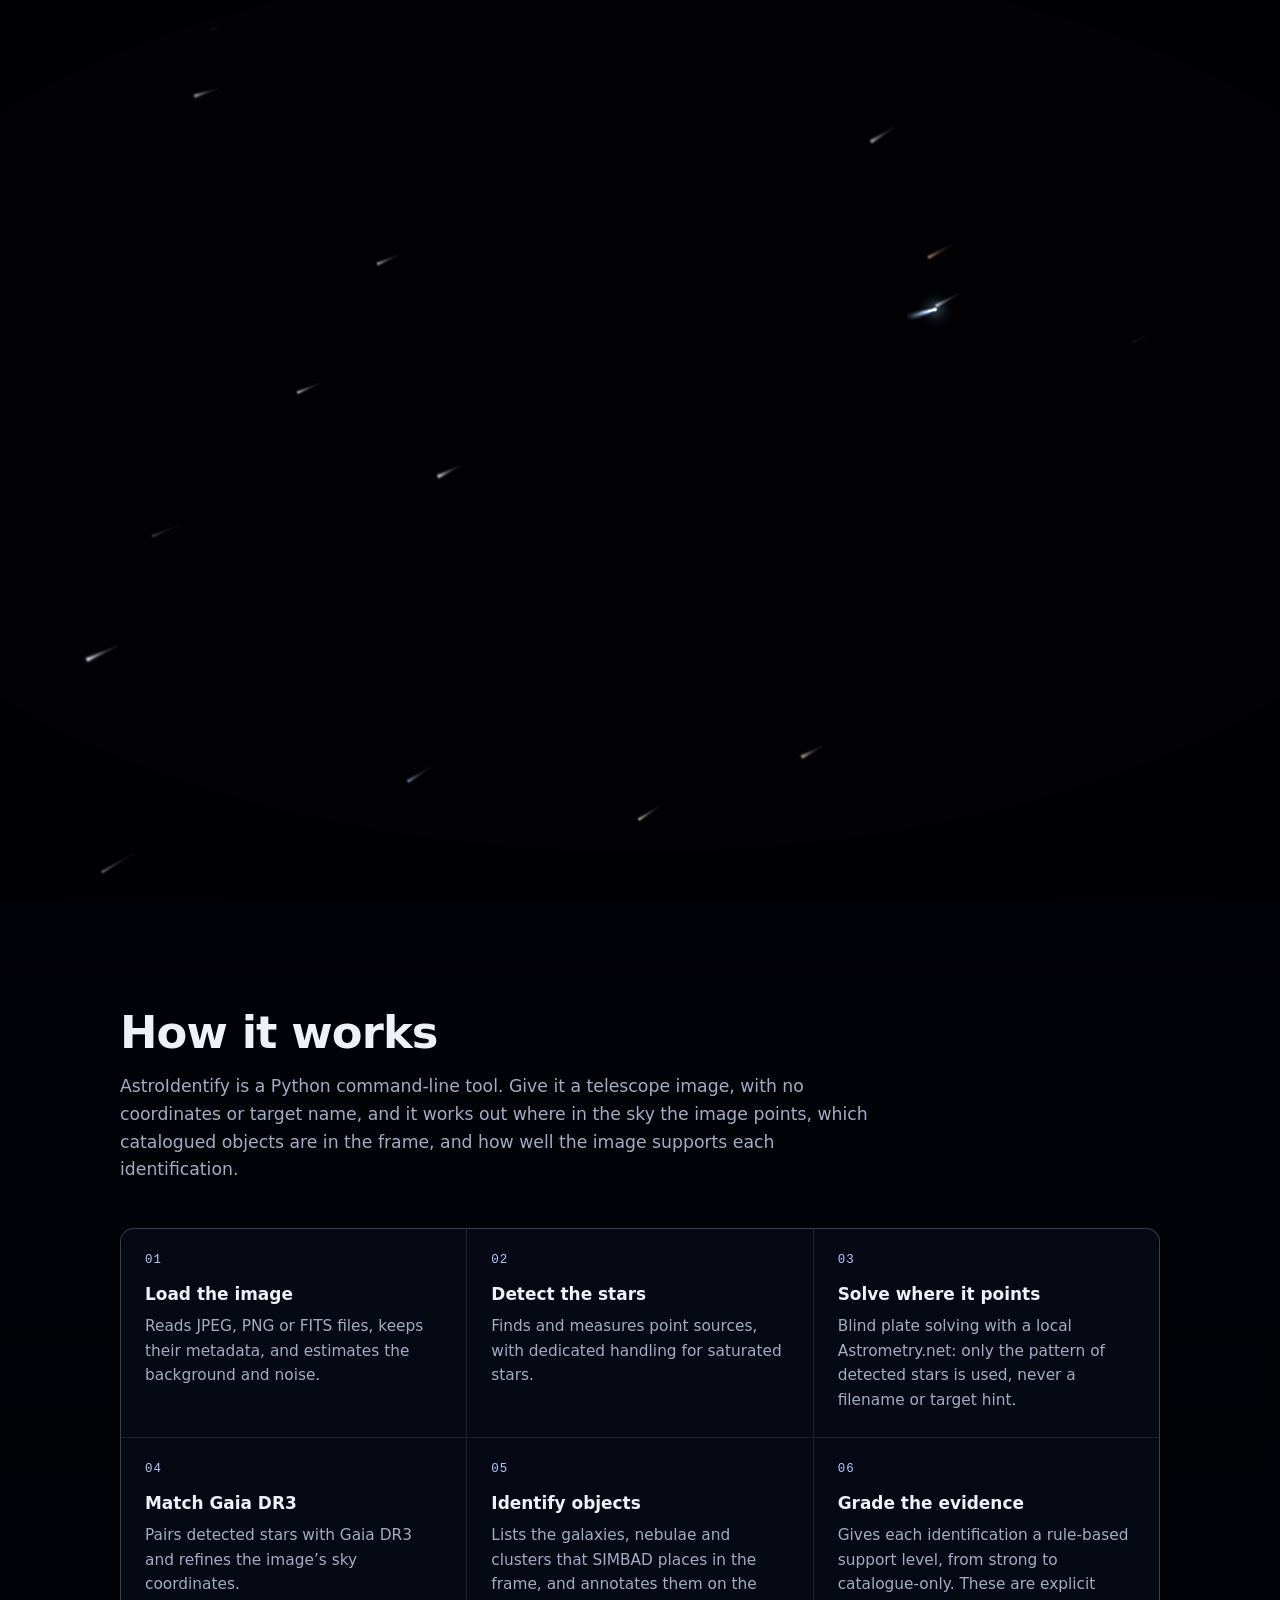
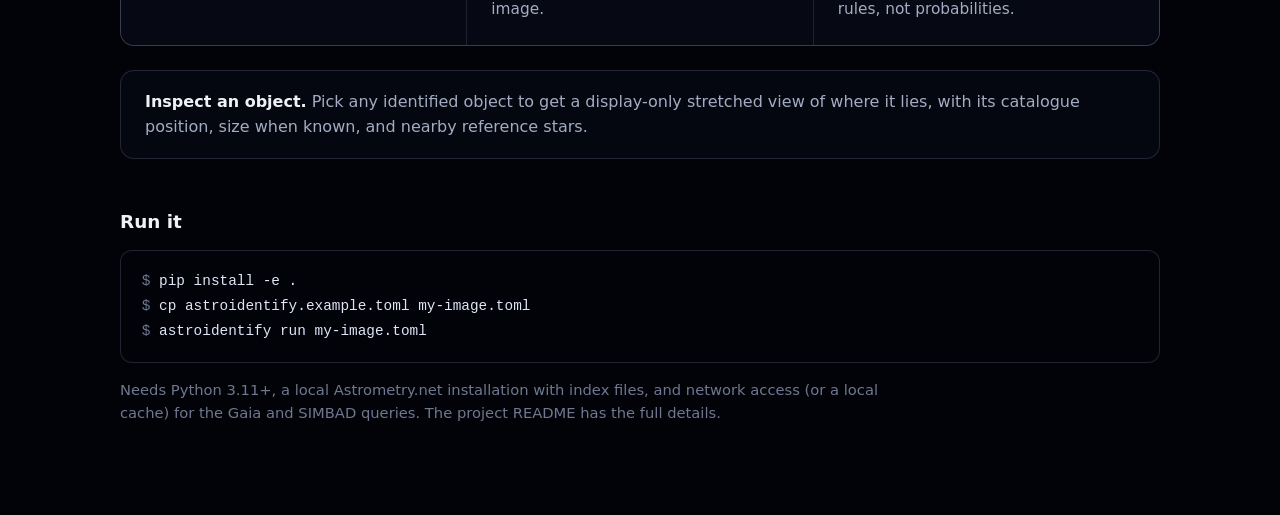
==== web/index.html @ 8d193aec "landing page draft" ====
<!doctype html>
<html lang="en">
  <head>
    <meta charset="utf-8" />
    <meta name="viewport" content="width=device-width, initial-scale=1, viewport-fit=cover" />
    <title>AstroIdentify</title>
    <meta
      name="description"
      content="AstroIdentify works out where a telescope image points and which catalogued galaxies, nebulae and clusters are in it."
    />
    <meta name="theme-color" content="#020308" />
    <link
      rel="icon"
      href="data:image/svg+xml,%3Csvg xmlns='http://www.w3.org/2000/svg' viewBox='0 0 32 32'%3E%3Crect width='32' height='32' rx='7' fill='%23050814'/%3E%3Ccircle cx='16' cy='16' r='3.2' fill='%23eef2ff'/%3E%3Cpath d='M16 5v6M16 21v6M5 16h6M21 16h6' stroke='%23aab8ff' stroke-width='1.6' stroke-linecap='round'/%3E%3C/svg%3E"
    />
    <link rel="stylesheet" href="styles.css" />
    <script>
      // Before first paint: hide the hero text only if the opening will play. If the scene
      // script never starts (blocked, failed), show everything after a short grace period.
      (function () {
        var root = document.documentElement;
        if (!window.matchMedia('(prefers-reduced-motion: reduce)').matches) {
          root.classList.add('is-opening');
        }
        setTimeout(function () {
          if (!window.__landing) {
            root.classList.remove('is-opening');
            root.dataset.layout = root.dataset.layout || 'wide';
          }
        }, 3000);
      })();
    </script>
    <noscript>
      <style>
        .hero__content { visibility: visible !important; }
      </style>
    </noscript>
    <script type="module" src="src/main.js"></script>
  </head>
  <body>
    <canvas id="sky" class="sky" aria-hidden="true"></canvas>
    <div class="quiet-zone" aria-hidden="true"></div>
    <div class="vignette" aria-hidden="true"></div>
    <!-- Comet-intro wordmark: painted with the page (no script needed), faded by the timeline.
         Hidden from assistive tech because the hero <h1> carries the same name. -->
    <div class="intro-mark" aria-hidden="true"><span>AstroIdentify</span></div>

    <main>
      <section class="hero" aria-labelledby="hero-title">
        <div class="hero__content">
          <h1 id="hero-title" class="hero__title" data-reveal="0">AstroIdentify</h1>
          <p class="hero__tagline" data-reveal="1">Find out what’s in your telescope images.</p>
          <a class="hero__action" href="#how-it-works" data-reveal="2">
            How it works
            <svg aria-hidden="true" viewBox="0 0 16 16" width="16" height="16">
              <path d="M8 3v9M4 8.5l4 4 4-4" fill="none" stroke="currentColor" stroke-width="1.6"
                stroke-linecap="round" stroke-linejoin="round" />
            </svg>
          </a>
        </div>
      </section>

      <section id="how-it-works" class="how" aria-labelledby="how-title">
        <div class="how__inner">
          <h2 id="how-title" class="how__title">How it works</h2>
          <p class="how__lede">
            AstroIdentify is a Python command-line tool. Give it a telescope image, with no
            coordinates or target name, and it works out where in the sky the image points,
            which catalogued objects are in the frame, and how well the image supports each
            identification.
          </p>

          <ol class="steps">
            <li class="step">
              <h3>Load the image</h3>
              <p>
                Reads JPEG, PNG or FITS files, keeps their metadata, and estimates the
                background and noise.
              </p>
            </li>
            <li class="step">
              <h3>Detect the stars</h3>
              <p>
                Finds and measures point sources, with dedicated handling for saturated stars.
              </p>
            </li>
            <li class="step">
              <h3>Solve where it points</h3>
              <p>
                Blind plate solving with a local Astrometry.net: only the pattern of detected
                stars is used, never a filename or target hint.
              </p>
            </li>
            <li class="step">
              <h3>Match Gaia DR3</h3>
              <p>
                Pairs detected stars with Gaia DR3 and refines the image’s sky coordinates.
              </p>
            </li>
            <li class="step">
              <h3>Identify objects</h3>
              <p>
                Lists the galaxies, nebulae and clusters that SIMBAD places in the frame, and
                annotates them on the image.
              </p>
            </li>
            <li class="step">
              <h3>Grade the evidence</h3>
              <p>
                Gives each identification a rule-based support level, from strong to
                catalogue-only. These are explicit rules, not probabilities.
              </p>
            </li>
          </ol>

          <div class="how__extra">
            <p>
              <strong>Inspect an object.</strong> Pick any identified object to get a
              display-only stretched view of where it lies, with its catalogue position,
              size when known, and nearby reference stars.
            </p>
          </div>

          <div class="run">
            <h3 class="run__title">Run it</h3>
            <pre class="run__code"><code><span class="run__prompt">$</span> pip install -e .
<span class="run__prompt">$</span> cp astroidentify.example.toml my-image.toml
<span class="run__prompt">$</span> astroidentify run my-image.toml</code></pre>
            <p class="run__note">
              Needs Python 3.11+, a local Astrometry.net installation with index files, and
              network access (or a local cache) for the Gaia and SIMBAD queries. The project
              README has the full details.
            </p>
          </div>
        </div>
      </section>
    </main>
  </body>
</html>
---- web/styles.css ----
/* AstroIdentify landing page. Scene and motion settings live in src/config.js, not here. */

:root {
  --bg: #020308;
  --text: #eef1f8;
  --text-muted: #a3acc2;
  --text-faint: #6f7891;
  --accent: #b9c8ff;
  --line: rgba(185, 200, 255, 0.16);
  --panel: rgba(8, 11, 24, 0.72);
  --gutter: clamp(16px, 5vw, 72px);
  --font-display: 'Inter Display', 'SF Pro Display', 'Segoe UI Variable Display', 'Inter',
    system-ui, -apple-system, 'Segoe UI', Roboto, sans-serif;
  --font-body: 'Inter', system-ui, -apple-system, 'Segoe UI', Roboto, sans-serif;
  --font-mono: ui-monospace, 'SF Mono', 'JetBrains Mono', Menlo, Consolas, monospace;
  color-scheme: dark;
}

* { box-sizing: border-box; }

html {
  background: var(--bg);
  -webkit-text-size-adjust: 100%;
}
@media (prefers-reduced-motion: no-preference) {
  html { scroll-behavior: smooth; }
}

body {
  margin: 0;
  background: var(--bg);
  color: var(--text);
  font-family: var(--font-body);
  font-size: 1rem;
  line-height: 1.6;
  -webkit-font-smoothing: antialiased;
  overflow-x: hidden;
}

/* ---- Scene layers (fixed behind the content) ---- */

.sky,
.quiet-zone,
.vignette {
  position: fixed;
  inset: 0 0 auto 0;
  width: 100%;
  /* Largest viewport height: mobile browser bars appearing/disappearing don't resize the sky. */
  height: 100vh;
  height: 100lvh;
  pointer-events: none;
}
.sky {
  display: block;
  background: var(--bg);
}
.quiet-zone {
  --qx: 27%;
  --qy: 50%;
  --qrx: 34%;
  --qry: 42%;
  opacity: 0;
  background: radial-gradient(var(--qrx) var(--qry) at var(--qx) var(--qy),
      rgba(1, 2, 7, 0.9) 0%, rgba(1, 2, 7, 0.55) 45%, rgba(1, 2, 7, 0) 100%);
}
.vignette {
  background: radial-gradient(120% 90% at 50% 45%, transparent 55%, rgba(0, 0, 3, 0.55) 100%);
}

/* ---- Comet-intro wordmark ---- */

.intro-mark {
  position: fixed;
  inset: 0;
  display: none;
  align-items: center;
  justify-content: center;
  padding: 0 16px;
  pointer-events: none;
  z-index: 1;
}
/* Only while the opening plays (the head script sets .is-opening before first paint). */
.is-opening .intro-mark { display: flex; }
.intro-mark[hidden] { display: none; }
.intro-mark span {
  font-family: var(--font-display);
  font-size: clamp(2.3rem, 7vw, 4.75rem);
  font-weight: 600;
  line-height: 1;
  letter-spacing: -0.035em;
  color: #f6f7fc;
  text-shadow: 0 0 32px rgba(150, 170, 255, 0.16);
}
@media (prefers-reduced-motion: reduce) {
  .intro-mark { display: none !important; }
}

main { position: relative; z-index: 2; }

/* ---- Hero ---- */

.hero {
  min-height: 100vh;
  min-height: 100svh;
  display: flex;
  align-items: center;
  padding: max(24px, env(safe-area-inset-top)) var(--gutter) 12vh;
}
.hero__content {
  max-width: 36rem;
  margin-left: clamp(0px, 3vw, 48px);
}
/* Until the script picks the layout, keep the hero hidden to avoid a layout jump. */
:root:not([data-layout]) .hero__content { visibility: hidden; }

[data-layout='narrow'] .hero {
  align-items: flex-end;
  padding-bottom: max(14svh, env(safe-area-inset-bottom));
}
[data-layout='narrow'] .hero__content {
  margin: 0 auto;
  text-align: center;
}

.hero__title {
  margin: 0;
  font-family: var(--font-display);
  font-size: clamp(2.6rem, 11vw, 7rem);
  font-weight: 600;
  line-height: 0.98;
  letter-spacing: -0.035em;
  color: #f6f7fc;
  text-shadow: 0 0 40px rgba(150, 170, 255, 0.18);
}
[data-layout='wide'] .hero__title { font-size: clamp(3rem, 7.2vw, 7rem); }

.hero__tagline {
  margin: 0.9rem 0 0;
  font-size: clamp(1.08rem, 1.9vw, 1.45rem);
  line-height: 1.4;
  color: #c9d0e2;
  max-width: 26em;
}
[data-layout='narrow'] .hero__tagline { margin-inline: auto; }

.hero__action {
  display: inline-flex;
  align-items: center;
  gap: 0.55em;
  margin-top: 2rem;
  padding: 0.8em 1.35em 0.8em 1.5em;
  border: 1px solid rgba(200, 212, 255, 0.34);
  border-radius: 999px;
  background: rgba(14, 18, 36, 0.55);
  color: var(--text);
  font-size: 1rem;
  font-weight: 500;
  letter-spacing: 0.01em;
  text-decoration: none;
  transition: background-color 160ms ease, border-color 160ms ease;
}
.hero__action svg { opacity: 0.8; }
.hero__action:hover {
  background: rgba(40, 50, 90, 0.6);
  border-color: rgba(210, 220, 255, 0.6);
}
.hero__action:focus-visible {
  outline: 2px solid var(--accent);
  outline-offset: 3px;
}

/* While the opening plays, text waits for the timeline (inline styles take over from here). */
.is-opening [data-reveal] { opacity: 0; }

/* ---- How it works ---- */

.how {
  position: relative;
  padding: clamp(72px, 12vh, 140px) var(--gutter) clamp(64px, 10vh, 120px);
  background: linear-gradient(to bottom, rgba(2, 3, 8, 0) 0, rgba(2, 3, 8, 0.86) 140px,
      rgba(2, 3, 8, 0.94) 100%);
}
.how__inner {
  max-width: 1040px;
  margin: 0 auto;
}
.how__title {
  margin: 0;
  font-family: var(--font-display);
  font-size: clamp(1.9rem, 4vw, 2.8rem);
  font-weight: 600;
  letter-spacing: -0.02em;
  line-height: 1.1;
}
.how__lede {
  margin: 1rem 0 0;
  max-width: 44em;
  color: var(--text-muted);
  font-size: 1.08rem;
}

.steps {
  list-style: none;
  counter-reset: step;
  margin: 2.75rem 0 0;
  padding: 0;
  display: grid;
  grid-template-columns: repeat(auto-fit, minmax(min(100%, 290px), 1fr));
  gap: 1px;
  border: 1px solid var(--line);
  border-radius: 14px;
  overflow: hidden;
  background: var(--line);
}
.step {
  counter-increment: step;
  padding: 1.4rem 1.5rem 1.5rem;
  background: rgba(6, 8, 18, 0.96);
}
.step::before {
  content: counter(step, decimal-leading-zero);
  display: block;
  margin-bottom: 0.6rem;
  font-family: var(--font-mono);
  font-size: 0.78rem;
  letter-spacing: 0.08em;
  color: var(--accent);
}
.step h3 {
  margin: 0;
  font-size: 1.06rem;
  font-weight: 600;
}
.step p {
  margin: 0.4rem 0 0;
  color: var(--text-muted);
  font-size: 0.96rem;
}

.how__extra {
  margin-top: 1.5rem;
  padding: 1.1rem 1.5rem;
  border: 1px solid var(--line);
  border-radius: 14px;
  background: rgba(6, 8, 18, 0.9);
  color: var(--text-muted);
}
.how__extra p { margin: 0; }
.how__extra strong { color: var(--text); font-weight: 600; }

.run { margin-top: 3rem; }
.run__title {
  margin: 0 0 0.9rem;
  font-size: 1.15rem;
  font-weight: 600;
}
.run__code {
  margin: 0;
  padding: 1.1rem 1.3rem;
  overflow-x: auto;
  border: 1px solid var(--line);
  border-radius: 12px;
  background: rgba(3, 4, 10, 0.95);
  font-family: var(--font-mono);
  font-size: 0.9rem;
  line-height: 1.75;
  color: #dfe5f5;
}
.run__prompt {
  color: var(--text-faint);
  user-select: none;
}
.run__note {
  margin: 0.9rem 0 0;
  max-width: 52em;
  color: var(--text-faint);
  font-size: 0.92rem;
}

@media (max-width: 520px) {
  .step { padding: 1.2rem 1.15rem 1.3rem; }
  .how__extra { padding: 1rem 1.15rem; }
}
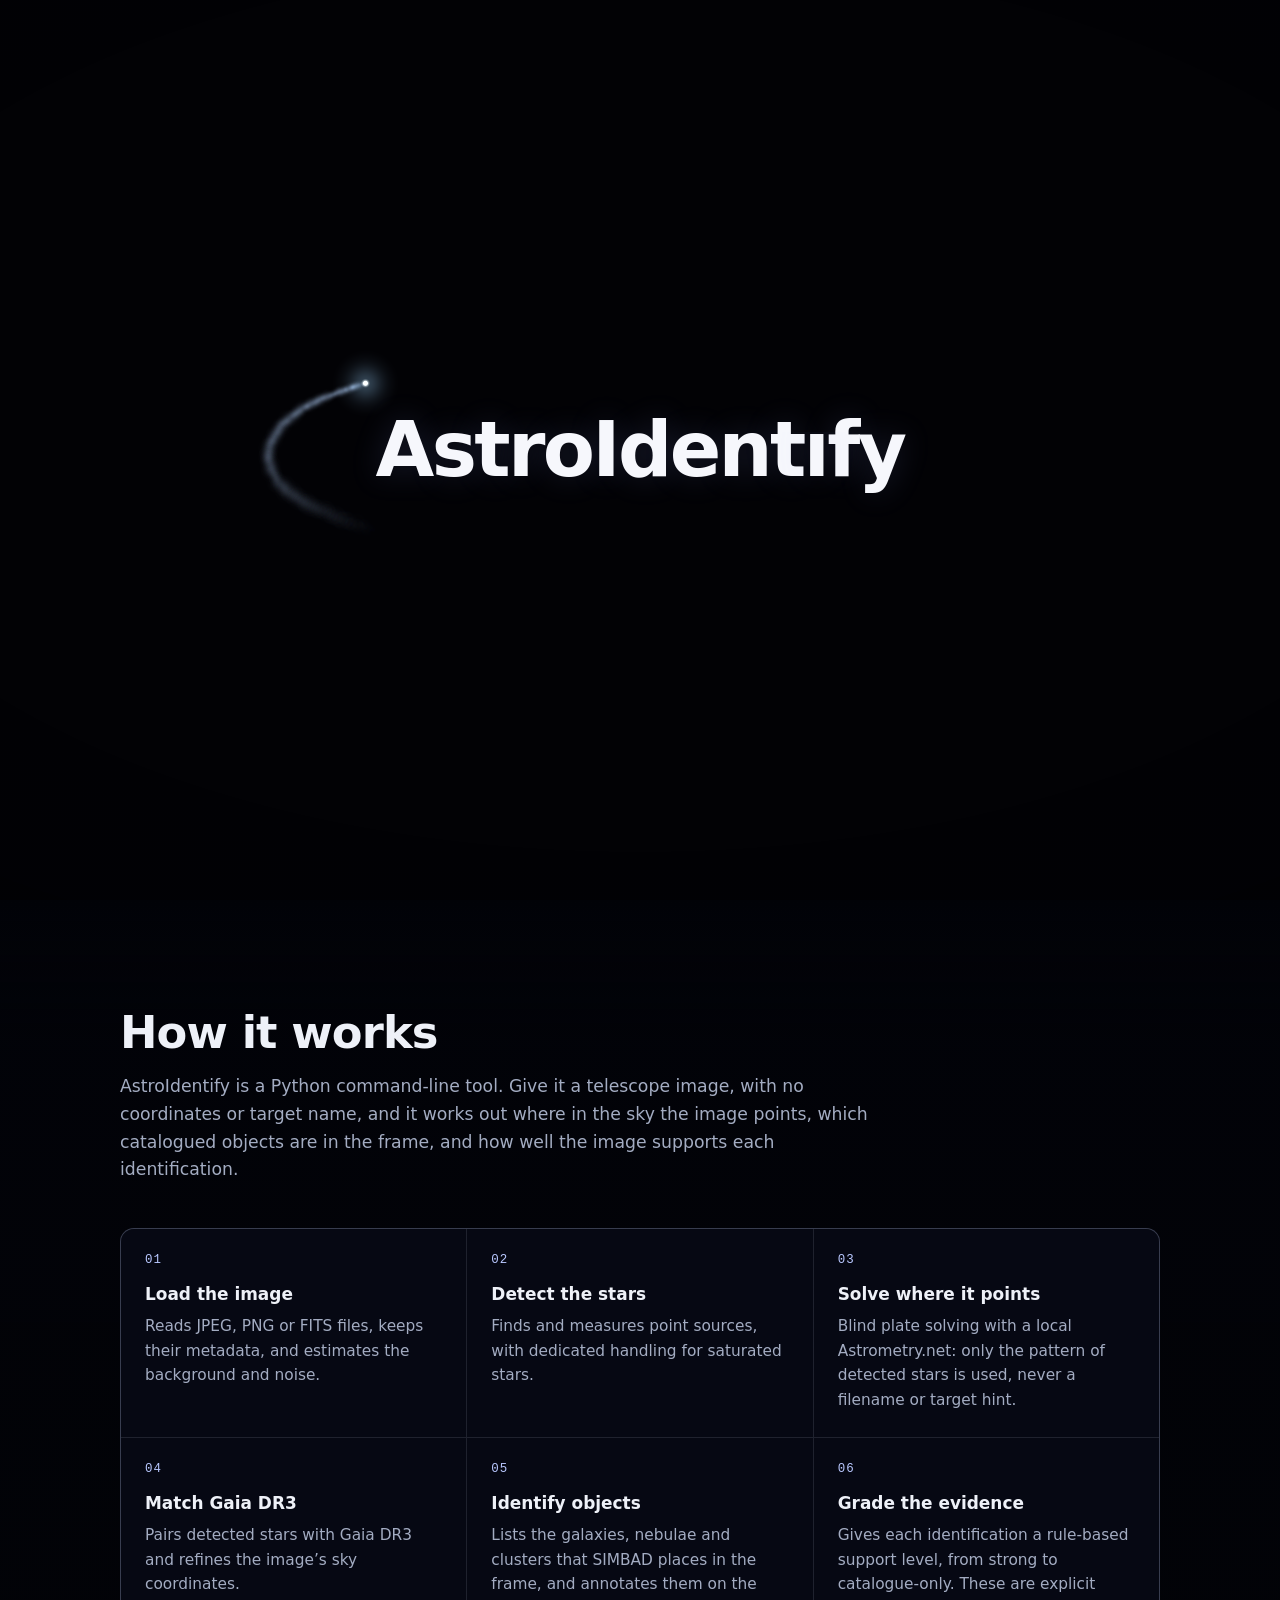
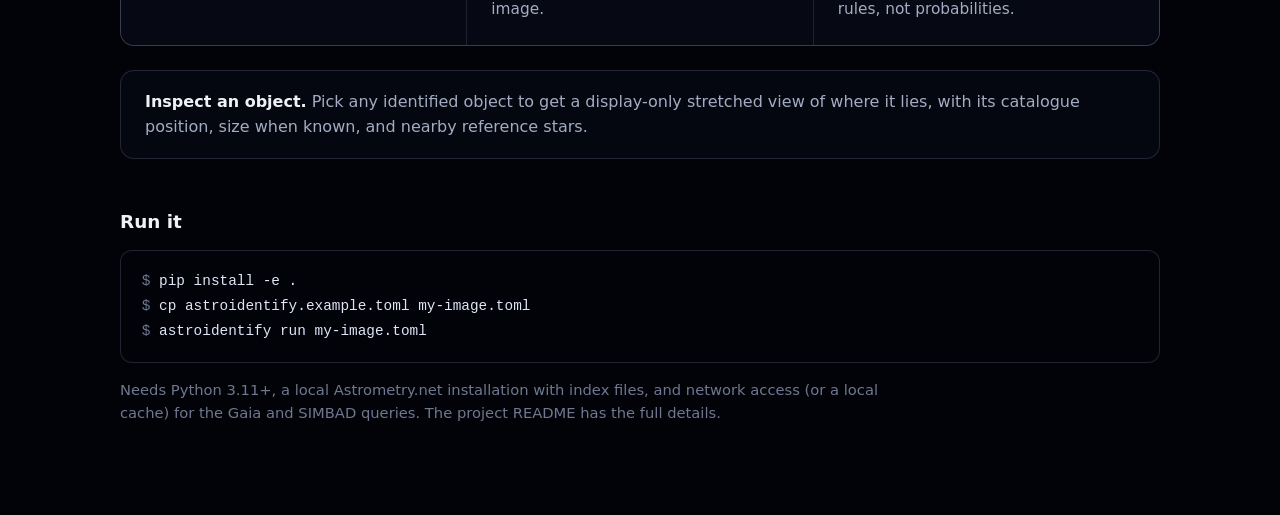
==== commit 15746ee1: "landing page updates" ====
--- a/web/index.html
+++ b/web/index.html
@@ -42,8 +42,15 @@
     <div class="quiet-zone" aria-hidden="true"></div>
     <div class="vignette" aria-hidden="true"></div>
     <!-- Comet-intro wordmark: painted with the page (no script needed), faded by the timeline.
-         Hidden from assistive tech because the hero <h1> carries the same name. -->
-    <div class="intro-mark" aria-hidden="true"><span>AstroIdentify</span></div>
+         Hidden from assistive tech because the hero <h1> carries the same name.
+         The lowercase i is wrapped so its dot can detach: the in-word i gets its dot clipped
+         off, and __tittle (a copy of the same glyph clipped to show only its dot) moves away.
+         The empty __baseline spans let the script measure the exact text baseline. -->
+    <div class="intro-mark" aria-hidden="true">
+      <span class="intro-mark__word">AstroIdent<span class="intro-mark__i">i</span>fy<span class="intro-mark__baseline"></span></span>
+      <!-- Inline style: hidden even if an older cached styles.css is in use. -->
+      <span class="intro-mark__tittle" style="position: fixed; left: 0; top: 0; visibility: hidden"><span>i</span><span class="intro-mark__baseline"></span></span>
+    </div>
 
     <main>
       <section class="hero" aria-labelledby="hero-title">
--- a/web/styles.css
+++ b/web/styles.css
@@ -82,7 +82,8 @@
 /* Only while the opening plays (the head script sets .is-opening before first paint). */
 .is-opening .intro-mark { display: flex; }
 .intro-mark[hidden] { display: none; }
-.intro-mark span {
+.intro-mark__word,
+.intro-mark__tittle {
   font-family: var(--font-display);
   font-size: clamp(2.3rem, 7vw, 4.75rem);
   font-weight: 600;
@@ -90,6 +91,22 @@
   letter-spacing: -0.035em;
   color: #f6f7fc;
   text-shadow: 0 0 32px rgba(150, 170, 255, 0.16);
+  white-space: nowrap;
+}
+/* Zero-size inline box sitting on the baseline: its top is the baseline. */
+.intro-mark__baseline {
+  display: inline-block;
+  width: 0;
+  height: 0;
+  vertical-align: baseline;
+}
+/* The detaching dot. Positioned and clipped by src/intro/wordmark.js; hidden until detach. */
+.intro-mark__tittle {
+  position: fixed;
+  left: 0;
+  top: 0;
+  visibility: hidden;
+  will-change: transform, opacity;
 }
 @media (prefers-reduced-motion: reduce) {
   .intro-mark { display: none !important; }
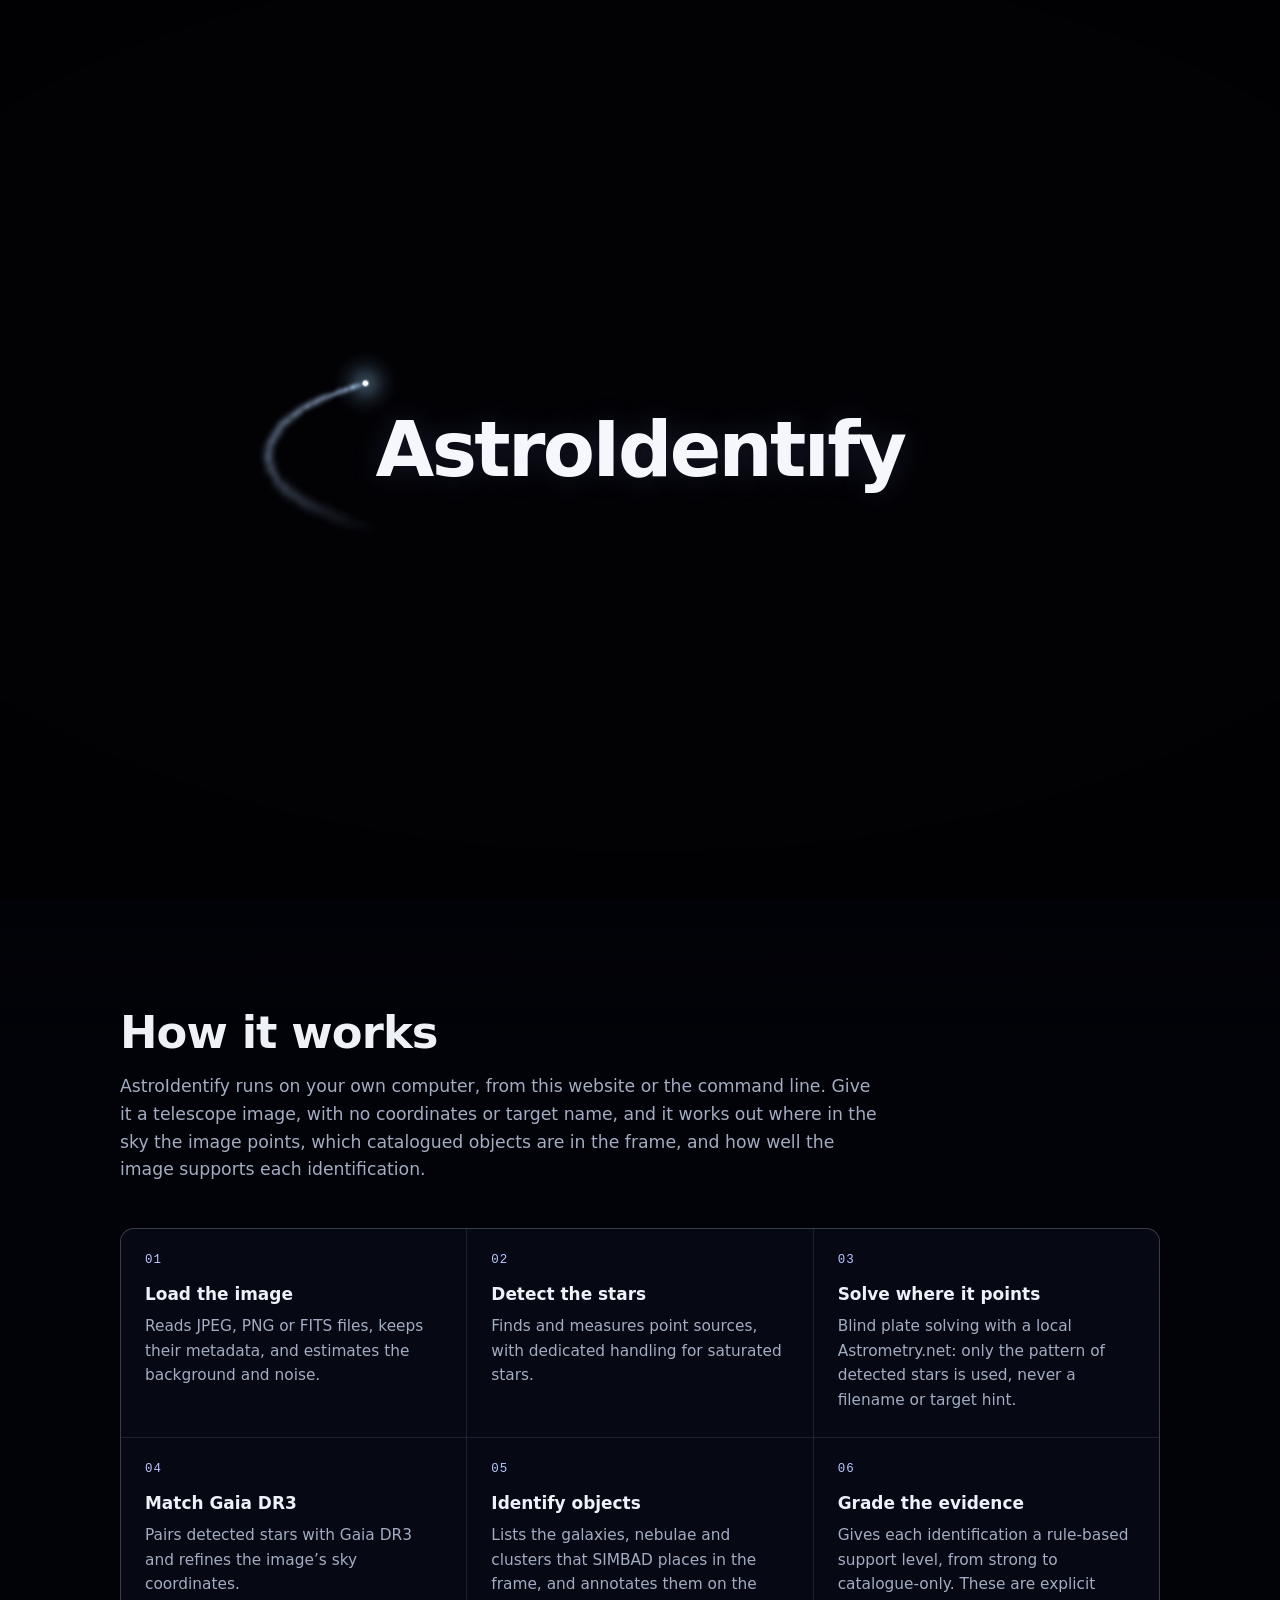
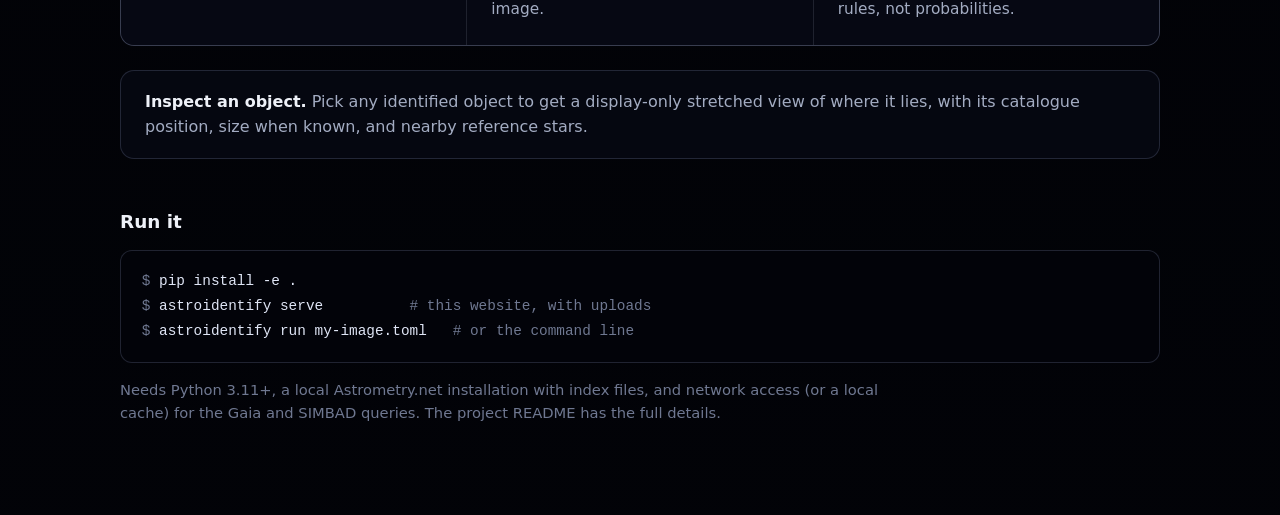
==== commit fb06c753: "runs locally" ====
--- a/web/index.html
+++ b/web/index.html
@@ -57,13 +57,16 @@
         <div class="hero__content">
           <h1 id="hero-title" class="hero__title" data-reveal="0">AstroIdentify</h1>
           <p class="hero__tagline" data-reveal="1">Find out what’s in your telescope images.</p>
-          <a class="hero__action" href="#how-it-works" data-reveal="2">
-            How it works
-            <svg aria-hidden="true" viewBox="0 0 16 16" width="16" height="16">
-              <path d="M8 3v9M4 8.5l4 4 4-4" fill="none" stroke="currentColor" stroke-width="1.6"
-                stroke-linecap="round" stroke-linejoin="round" />
-            </svg>
-          </a>
+          <div class="hero__actions" data-reveal="2">
+            <a class="hero__action hero__action--primary" href="analyze.html">Analyze an image</a>
+            <a class="hero__action" href="#how-it-works">
+              How it works
+              <svg aria-hidden="true" viewBox="0 0 16 16" width="16" height="16">
+                <path d="M8 3v9M4 8.5l4 4 4-4" fill="none" stroke="currentColor" stroke-width="1.6"
+                  stroke-linecap="round" stroke-linejoin="round" />
+              </svg>
+            </a>
+          </div>
         </div>
       </section>
 
@@ -71,7 +74,8 @@
         <div class="how__inner">
           <h2 id="how-title" class="how__title">How it works</h2>
           <p class="how__lede">
-            AstroIdentify is a Python command-line tool. Give it a telescope image, with no
+            AstroIdentify runs on your own computer, from this website or the command line.
+            Give it a telescope image, with no
             coordinates or target name, and it works out where in the sky the image points,
             which catalogued objects are in the frame, and how well the image supports each
             identification.
@@ -131,8 +135,8 @@
           <div class="run">
             <h3 class="run__title">Run it</h3>
             <pre class="run__code"><code><span class="run__prompt">$</span> pip install -e .
-<span class="run__prompt">$</span> cp astroidentify.example.toml my-image.toml
-<span class="run__prompt">$</span> astroidentify run my-image.toml</code></pre>
+<span class="run__prompt">$</span> astroidentify serve          <span class="run__prompt"># this website, with uploads</span>
+<span class="run__prompt">$</span> astroidentify run my-image.toml   <span class="run__prompt"># or the command line</span></code></pre>
             <p class="run__note">
               Needs Python 3.11+, a local Astrometry.net installation with index files, and
               network access (or a local cache) for the Gaia and SIMBAD queries. The project
--- a/web/styles.css
+++ b/web/styles.css
@@ -160,11 +160,17 @@
 }
 [data-layout='narrow'] .hero__tagline { margin-inline: auto; }
 
+.hero__actions {
+  display: flex;
+  flex-wrap: wrap;
+  gap: 12px;
+  margin-top: 2rem;
+}
+[data-layout='narrow'] .hero__actions { justify-content: center; }
 .hero__action {
   display: inline-flex;
   align-items: center;
   gap: 0.55em;
-  margin-top: 2rem;
   padding: 0.8em 1.35em 0.8em 1.5em;
   border: 1px solid rgba(200, 212, 255, 0.34);
   border-radius: 999px;
@@ -184,6 +190,16 @@
 .hero__action:focus-visible {
   outline: 2px solid var(--accent);
   outline-offset: 3px;
+}
+.hero__action--primary {
+  border-color: transparent;
+  background: #e9edfb;
+  color: #070a16;
+  font-weight: 600;
+}
+.hero__action--primary:hover {
+  background: #ffffff;
+  border-color: transparent;
 }
 
 /* While the opening plays, text waits for the timeline (inline styles take over from here). */
